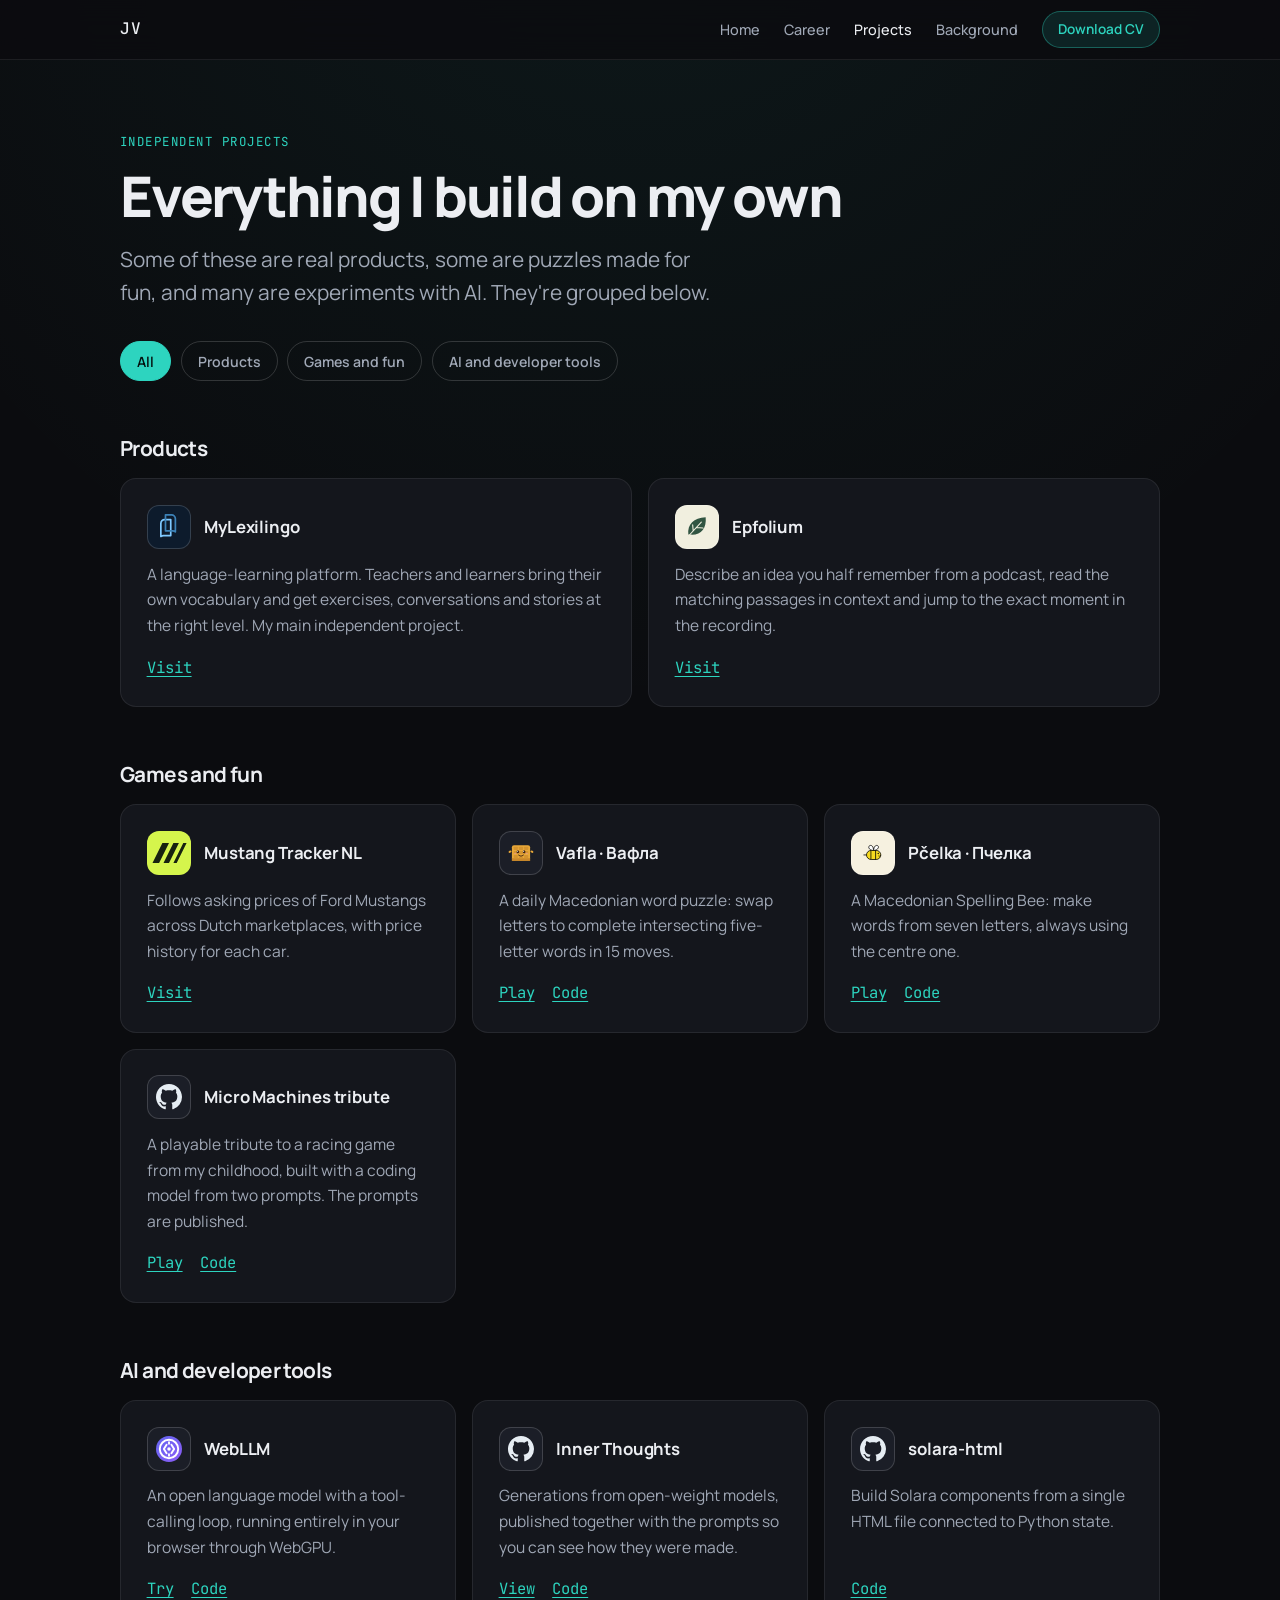
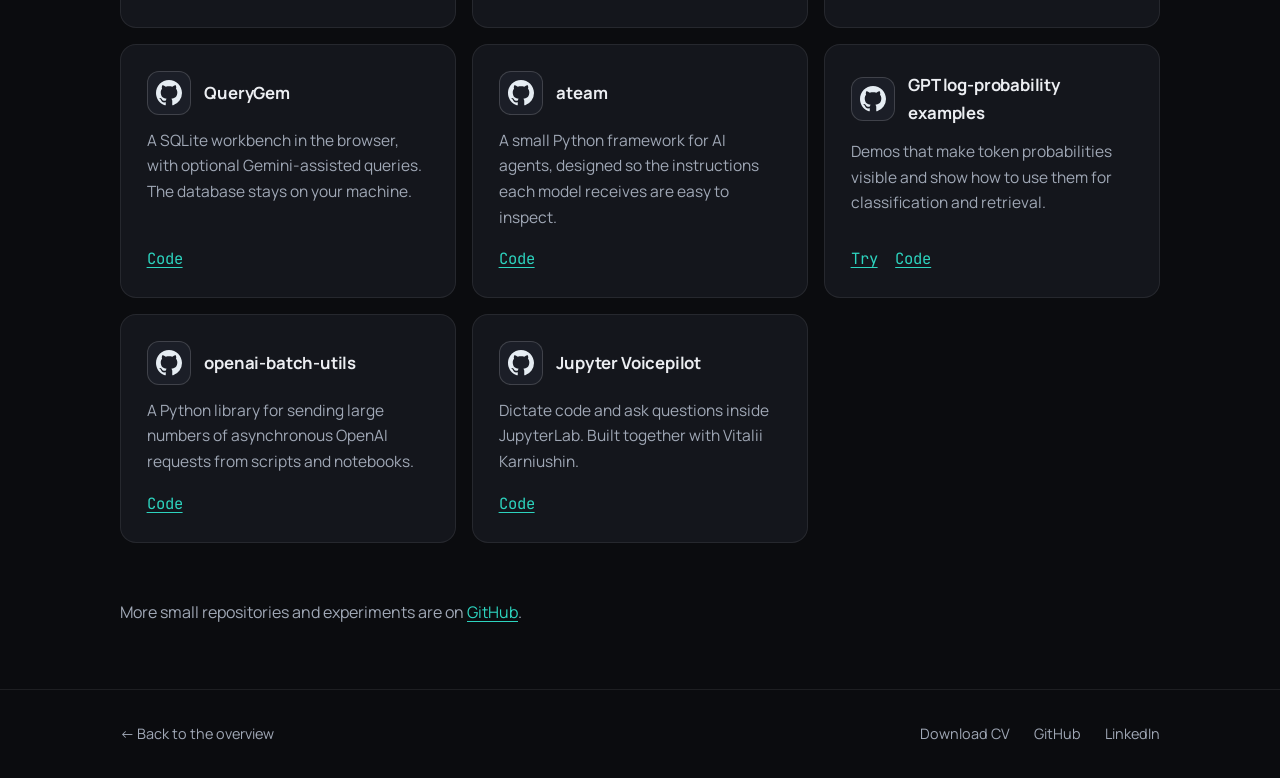
==== projects.html @ 886e2c67 "feat: add personal profile site with career, projects and background pages" ====
<!DOCTYPE html>
<html lang="en">
<head>
  <meta charset="utf-8">
  <meta name="viewport" content="width=device-width, initial-scale=1">
  <title>Projects — Jovan Veljanoski</title>
  <meta name="description" content="Independent projects by Jovan Veljanoski: products, games and puzzles, and experiments with AI and developer tools.">
  <meta property="og:title" content="Projects — Jovan Veljanoski">
  <meta property="og:description" content="Products, games and experiments I build on my own.">
  <meta property="og:image" content="assets/jovan.jpg">
  <meta property="og:type" content="website">
  <meta name="theme-color" content="#0b0c0f">
  <link rel="icon" href="favicon.svg" type="image/svg+xml">
  <link rel="preconnect" href="https://fonts.googleapis.com">
  <link rel="preconnect" href="https://fonts.gstatic.com" crossorigin>
  <link href="https://fonts.googleapis.com/css2?family=JetBrains+Mono:wght@400;500&family=Manrope:wght@400;500;600;700;800&display=swap" rel="stylesheet">
  <link rel="stylesheet" href="styles.css">
</head>
<body>
  <a class="skip-link" href="#main">Skip to content</a>

  <header class="site-header">
    <div class="wrap header-inner">
      <a class="brand" href="./" aria-label="Jovan Veljanoski, home">JV</a>
      <button class="nav-toggle" type="button" aria-expanded="false" aria-controls="site-nav">Menu</button>
      <nav class="site-nav" id="site-nav" aria-label="Primary">
        <a href="./">Home</a>
        <a href="./#work">Career</a>
        <a href="projects.html" aria-current="page">Projects</a>
        <a href="./#background">Background</a>
        <a class="btn btn-small" href="assets/Jovan-Veljanoski-CV.pdf" download>Download CV</a>
      </nav>
    </div>
  </header>

  <main id="main">
    <section class="page-head wrap">
      <p class="eyebrow">Independent projects</p>
      <h1>Everything I build on my own</h1>
      <p class="lead">Some of these are real products, some are puzzles made for fun, and many are experiments with AI. They're grouped below.</p>

      <div class="filters" role="group" aria-label="Filter projects">
        <button type="button" class="filter is-active" data-filter="all" aria-pressed="true">All</button>
        <button type="button" class="filter" data-filter="products" aria-pressed="false">Products</button>
        <button type="button" class="filter" data-filter="fun" aria-pressed="false">Games and fun</button>
        <button type="button" class="filter" data-filter="ai" aria-pressed="false">AI and developer tools</button>
      </div>
    </section>

    <section class="wrap project-group" data-group="products" aria-labelledby="g-products">
      <h2 id="g-products">Products</h2>
      <div class="grid-2">
        <article class="card project">
          <span class="head"><span class="logo" style="--logo-bg:#0d1b2c"><img src="assets/logos/mylexilingo.svg" alt="" width="32" height="32"></span><h3>MyLexilingo</h3></span>
          <p>A language-learning platform. Teachers and learners bring their own vocabulary and get exercises, conversations and stories at the right level. My main independent project.</p>
          <p class="links"><a href="https://www.mylexilingo.com/" rel="noopener">Visit</a></p>
        </article>
        <article class="card project">
          <span class="head"><span class="logo" style="--logo-bg:#f1efdf"><img src="assets/logos/epfolium.svg" alt="" width="32" height="32"></span><h3>Epfolium</h3></span>
          <p>Describe an idea you half remember from a podcast, read the matching passages in context and jump to the exact moment in the recording.</p>
          <p class="links"><a href="https://www.epfolium.com/" rel="noopener">Visit</a></p>
        </article>
      </div>
    </section>

    <section class="wrap project-group" data-group="fun" aria-labelledby="g-fun">
      <h2 id="g-fun">Games and fun</h2>
      <div class="grid-3">
        <article class="card project">
          <span class="head"><span class="logo full"><img src="assets/logos/mustang.svg" alt="" width="32" height="32"></span><h3>Mustang Tracker NL</h3></span>
          <p>Follows asking prices of Ford Mustangs across Dutch marketplaces, with price history for each car.</p>
          <p class="links"><a href="https://mustang.jlabs.dev/" rel="noopener">Visit</a></p>
        </article>
        <article class="card project">
          <span class="head"><span class="logo" style="--logo-bg:#1b1e27"><img src="assets/logos/vafla.svg" alt="" width="32" height="32"></span><h3>Vafla · Вафла</h3></span>
          <p>A daily Macedonian word puzzle: swap letters to complete intersecting five-letter words in 15 moves.</p>
          <p class="links"><a href="https://vafla.mk/" rel="noopener">Play</a><a href="https://github.com/JovanVeljanoski/mkwaffle" rel="noopener">Code</a></p>
        </article>
        <article class="card project">
          <span class="head"><span class="logo" style="--logo-bg:#f6f1e0"><img src="assets/logos/pcelka.svg" alt="" width="32" height="32"></span><h3>Pčelka · Пчелка</h3></span>
          <p>A Macedonian Spelling Bee: make words from seven letters, always using the centre one.</p>
          <p class="links"><a href="https://pcelka.mk/" rel="noopener">Play</a><a href="https://github.com/JovanVeljanoski/mkbee" rel="noopener">Code</a></p>
        </article>
        <article class="card project">
          <span class="head"><span class="logo" style="--logo-bg:#1b1e27"><img src="assets/logos/github.svg" alt="" width="32" height="32"></span><h3>Micro Machines tribute</h3></span>
          <p>A playable tribute to a racing game from my childhood, built with a coding model from two prompts. The prompts are published.</p>
          <p class="links"><a href="https://jovanveljanoski.github.io/micromachines/" rel="noopener">Play</a><a href="https://github.com/JovanVeljanoski/micromachines" rel="noopener">Code</a></p>
        </article>
      </div>
    </section>

    <section class="wrap project-group" data-group="ai" aria-labelledby="g-ai">
      <h2 id="g-ai">AI and developer tools</h2>
      <div class="grid-3">
        <article class="card project">
          <span class="head"><span class="logo" style="--logo-bg:#1b1e27"><img src="assets/logos/webllm.svg" alt="" width="32" height="32"></span><h3>WebLLM</h3></span>
          <p>An open language model with a tool-calling loop, running entirely in your browser through WebGPU.</p>
          <p class="links"><a href="https://jovanveljanoski.github.io/webllm/" rel="noopener">Try</a><a href="https://github.com/JovanVeljanoski/webllm" rel="noopener">Code</a></p>
        </article>
        <article class="card project">
          <span class="head"><span class="logo" style="--logo-bg:#1b1e27"><img src="assets/logos/github.svg" alt="" width="32" height="32"></span><h3>Inner Thoughts</h3></span>
          <p>Generations from open-weight models, published together with the prompts so you can see how they were made.</p>
          <p class="links"><a href="https://jovanveljanoski.github.io/inner-thoughts/" rel="noopener">View</a><a href="https://github.com/JovanVeljanoski/inner-thoughts" rel="noopener">Code</a></p>
        </article>
        <article class="card project">
          <span class="head"><span class="logo" style="--logo-bg:#1b1e27"><img src="assets/logos/github.svg" alt="" width="32" height="32"></span><h3>solara-html</h3></span>
          <p>Build Solara components from a single HTML file connected to Python state.</p>
          <p class="links"><a href="https://github.com/JovanVeljanoski/solara-html" rel="noopener">Code</a></p>
        </article>
        <article class="card project">
          <span class="head"><span class="logo" style="--logo-bg:#1b1e27"><img src="assets/logos/github.svg" alt="" width="32" height="32"></span><h3>QueryGem</h3></span>
          <p>A SQLite workbench in the browser, with optional Gemini-assisted queries. The database stays on your machine.</p>
          <p class="links"><a href="https://github.com/JovanVeljanoski/querygem" rel="noopener">Code</a></p>
        </article>
        <article class="card project">
          <span class="head"><span class="logo" style="--logo-bg:#1b1e27"><img src="assets/logos/github.svg" alt="" width="32" height="32"></span><h3>ateam</h3></span>
          <p>A small Python framework for AI agents, designed so the instructions each model receives are easy to inspect.</p>
          <p class="links"><a href="https://github.com/JovanVeljanoski/ateam" rel="noopener">Code</a></p>
        </article>
        <article class="card project">
          <span class="head"><span class="logo" style="--logo-bg:#1b1e27"><img src="assets/logos/github.svg" alt="" width="32" height="32"></span><h3>GPT log-probability examples</h3></span>
          <p>Demos that make token probabilities visible and show how to use them for classification and retrieval.</p>
          <p class="links"><a href="https://huggingface.co/spaces/Jovan31/openai-gpt-logprobs-examples" rel="noopener">Try</a><a href="https://github.com/JovanVeljanoski/openai-gpt-logprobs-examples" rel="noopener">Code</a></p>
        </article>
        <article class="card project">
          <span class="head"><span class="logo" style="--logo-bg:#1b1e27"><img src="assets/logos/github.svg" alt="" width="32" height="32"></span><h3>openai-batch-utils</h3></span>
          <p>A Python library for sending large numbers of asynchronous OpenAI requests from scripts and notebooks.</p>
          <p class="links"><a href="https://github.com/JovanVeljanoski/openai-batch-utils" rel="noopener">Code</a></p>
        </article>
        <article class="card project">
          <span class="head"><span class="logo" style="--logo-bg:#1b1e27"><img src="assets/logos/github.svg" alt="" width="32" height="32"></span><h3>Jupyter Voicepilot</h3></span>
          <p>Dictate code and ask questions inside JupyterLab. Built together with Vitalii Karniushin.</p>
          <p class="links"><a href="https://github.com/JovanVeljanoski/jupyter-voicepilot" rel="noopener">Code</a></p>
        </article>
      </div>
    </section>

    <section class="wrap project-more">
      <p>More small repositories and experiments are on <a href="https://github.com/JovanVeljanoski" rel="me noopener">GitHub</a>.</p>
    </section>
  </main>

  <footer class="site-footer">
    <div class="wrap footer-inner">
      <p><a href="./">← Back to the overview</a></p>
      <p class="footer-links">
        <a href="assets/Jovan-Veljanoski-CV.pdf" download>Download CV</a>
        <a href="https://github.com/JovanVeljanoski" rel="me noopener">GitHub</a>
        <a href="https://www.linkedin.com/in/jovanvel/" rel="me noopener">LinkedIn</a>
      </p>
    </div>
  </footer>

  <script src="script.js"></script>
</body>
</html>
---- styles.css ----
/* Jovan Veljanoski — dark graphite, teal accent */

:root {
  --bg: #0b0c0f;
  --card: #14161c;
  --card-hover: #191c24;
  --border: rgba(255, 255, 255, 0.08);
  --border-bright: rgba(255, 255, 255, 0.16);
  --text: #eceef2;
  --text-muted: #a0a8b6;
  --text-dim: #7a8392;
  --accent: #2dd4bf;
  --accent-soft: rgba(45, 212, 191, 0.12);
  --radius: 16px;
  --font-sans: "Manrope", system-ui, -apple-system, "Segoe UI", sans-serif;
  --font-mono: "JetBrains Mono", ui-monospace, "SF Mono", Menlo, monospace;
  --max: 68rem;
  --header-h: 3.75rem;
}

*, *::before, *::after { box-sizing: border-box; }

html {
  scroll-behavior: smooth;
  scroll-padding-top: calc(var(--header-h) + 1rem);
  color-scheme: dark;
}

@media (prefers-reduced-motion: reduce) {
  html { scroll-behavior: auto; }
  * { transition: none !important; animation: none !important; }
}

body {
  margin: 0;
  font-family: var(--font-sans);
  font-size: 1rem;
  line-height: 1.65;
  color: var(--text);
  background: var(--bg);
  background-image: radial-gradient(ellipse 70% 40% at 50% -10%, rgba(45, 212, 191, 0.07), transparent);
  background-repeat: no-repeat;
  -webkit-font-smoothing: antialiased;
}

img { display: block; max-width: 100%; height: auto; }

a { color: var(--accent); text-underline-offset: 3px; text-decoration-thickness: 1px; }
a:hover { color: #5eead4; }

:focus-visible { outline: 2px solid var(--accent); outline-offset: 3px; border-radius: 6px; }

h1, h2, h3, h4, p { margin: 0; }

.wrap { width: 100%; max-width: var(--max); margin-inline: auto; padding-inline: 1.5rem; }

.skip-link {
  position: absolute; left: 1rem; top: -4rem; z-index: 100;
  background: var(--accent); color: #04110f; padding: 0.5rem 1rem; border-radius: 8px; font-weight: 600;
}
.skip-link:focus { top: 1rem; }

/* Header */
.site-header {
  position: sticky; top: 0; z-index: 50;
  height: var(--header-h);
  background: rgba(11, 12, 15, 0.82);
  backdrop-filter: blur(14px);
  -webkit-backdrop-filter: blur(14px);
  border-bottom: 1px solid var(--border);
}
.header-inner { display: flex; align-items: center; justify-content: space-between; height: 100%; }
.brand {
  font-family: var(--font-mono); font-weight: 500; font-size: 1rem; letter-spacing: 0.04em;
  color: var(--text); text-decoration: none;
}
.brand:hover { color: var(--accent); }
.site-nav { display: flex; align-items: center; gap: 1.5rem; }
.site-nav a:not(.btn) { color: var(--text-muted); text-decoration: none; font-size: 0.9rem; font-weight: 500; }
.site-nav a:not(.btn):hover, .site-nav a[aria-current="page"] { color: var(--text); }
.nav-toggle {
  display: none; font: inherit; font-size: 0.85rem; font-weight: 600; color: var(--text);
  background: transparent; border: 1px solid var(--border-bright); border-radius: 999px; padding: 0.35rem 0.9rem; cursor: pointer;
}

/* Buttons */
.btn {
  display: inline-flex; align-items: center; justify-content: center;
  padding: 0.65rem 1.2rem; border-radius: 999px;
  border: 1px solid var(--border-bright); background: transparent;
  color: var(--text); font: inherit; font-size: 0.92rem; font-weight: 600; text-decoration: none;
  transition: background 0.2s, border-color 0.2s, color 0.2s;
}
.btn:hover { border-color: var(--accent); color: var(--accent); }
.btn-primary { background: var(--accent); border-color: var(--accent); color: #04110f; }
.btn-primary:hover { background: #5eead4; border-color: #5eead4; color: #04110f; }
.btn-small { padding: 0.4rem 0.95rem; font-size: 0.85rem; background: var(--accent-soft); border-color: rgba(45, 212, 191, 0.35); color: var(--accent); }

/* Typography */
.eyebrow {
  font-family: var(--font-mono); font-size: 0.78rem; letter-spacing: 0.12em; text-transform: uppercase;
  color: var(--accent); margin-bottom: 0.9rem;
}
h1 { font-size: clamp(2.6rem, 6vw, 4.5rem); font-weight: 800; letter-spacing: -0.04em; line-height: 1.04; }
h2 { font-size: clamp(1.7rem, 3.2vw, 2.3rem); font-weight: 700; letter-spacing: -0.03em; line-height: 1.15; }
h3 { font-size: 1.15rem; font-weight: 700; letter-spacing: -0.01em; }
h4 { font-size: 1rem; font-weight: 700; color: var(--text); margin-bottom: 0.4rem; }
.lead { font-size: clamp(1.1rem, 1.8vw, 1.3rem); color: var(--text-muted); line-height: 1.6; max-width: 38rem; }

/* Hero */
.hero { display: grid; grid-template-columns: minmax(0, 1fr) 280px; gap: 3rem; align-items: center; padding-block: 5rem 4rem; }
.hero h1 { margin-bottom: 1.4rem; }
.actions { display: flex; flex-wrap: wrap; gap: 0.75rem; margin-top: 2rem; }
.portrait {
  width: 280px; height: 280px; object-fit: cover; border-radius: 28px;
  border: 1px solid var(--border-bright);
  box-shadow: 0 0 0 8px var(--accent-soft), 0 24px 60px rgba(0, 0, 0, 0.5);
}
.hero .lead a { color: var(--text); text-decoration-color: var(--accent); }

/* Sections */
.section { padding-block: 4rem; border-top: 1px solid var(--border); }
.section-head { margin-bottom: 2rem; max-width: 40rem; }
.section-intro { margin-top: 0.9rem; color: var(--text-muted); font-size: 1.05rem; }

/* Cards */
.card {
  position: relative; background: var(--card); border: 1px solid var(--border); border-radius: var(--radius);
  padding: 1.6rem; transition: border-color 0.25s, background 0.25s, transform 0.25s;
  color: var(--text);
}
.card p { color: var(--text-muted); font-size: 0.97rem; margin-top: 0.7rem; }
.card p:not(.links) a { color: var(--text); text-decoration-color: var(--accent); }
.card p:not(.links) a:hover { color: var(--accent); }
.card:hover { border-color: var(--border-bright); background: var(--card-hover); }
.card-lg { padding: 2rem; margin-bottom: 1rem; }
.card-lg > p { max-width: 46rem; }
.card-top { display: flex; flex-wrap: wrap; align-items: baseline; justify-content: space-between; gap: 0.25rem 1rem; }
/* Logo tiles: one consistent shape, background chosen per logo */
.head { display: flex; align-items: center; gap: 0.85rem; min-width: 0; }
.logo {
  flex: none; width: 2.75rem; height: 2.75rem; border-radius: 0.75rem; overflow: hidden;
  display: grid; place-items: center;
  background: var(--logo-bg, var(--card-hover)); border: 1px solid var(--border-bright);
}
.logo img { width: 62%; height: 62%; object-fit: contain; }
.logo.full { border: 0; }
.logo.full img { width: 100%; height: 100%; }
.logo-lg { width: 3.25rem; height: 3.25rem; border-radius: 0.9rem; }
.tile .head { margin-bottom: 0.2rem; }
.project > .head { margin-bottom: 0.1rem; }

.meta { font-family: var(--font-mono); font-size: 0.78rem; color: var(--text-dim); }
.link-out { font-family: var(--font-mono); font-size: 0.82rem; }

.grid-2, .grid-3, .grid-4 { display: grid; gap: 1rem; }
.grid-2 { grid-template-columns: repeat(2, minmax(0, 1fr)); }
.grid-3 { grid-template-columns: repeat(3, minmax(0, 1fr)); }
.grid-4 { grid-template-columns: repeat(4, minmax(0, 1fr)); margin-top: 1rem; }
.card-lg .grid-2 { margin-top: 1.5rem; }

/* The two highlighted areas inside the main career card */
.sub {
  padding: 1.2rem 1.3rem; border-radius: 12px; background: rgba(255, 255, 255, 0.025);
  border: 1px solid var(--border); border-left: 2px solid var(--accent);
  transition: background 0.25s, border-color 0.25s, transform 0.25s;
}
.sub p { margin-top: 0; font-size: 0.95rem; color: var(--text-muted); }
.sub:hover { background: var(--accent-soft); border-color: rgba(45, 212, 191, 0.4); transform: translateY(-2px); }

.feature { border-color: rgba(45, 212, 191, 0.25); background: linear-gradient(135deg, rgba(45, 212, 191, 0.07), var(--card) 55%); }

.tile { display: block; text-decoration: none; }
.tile h3 { color: var(--text); }
.tile:hover { transform: translateY(-3px); border-color: rgba(45, 212, 191, 0.45); }
.tile:hover h3 { color: var(--accent); }

.more { margin-top: 1.75rem; }

.prose { max-width: 40rem; }
.prose p { color: var(--text-muted); font-size: 1.05rem; }
.prose p + p { margin-top: 1rem; }
.prose a { color: var(--text); text-decoration-color: var(--accent); }

.chips { list-style: none; display: flex; flex-wrap: wrap; gap: 0.6rem; padding: 0; margin: 1.5rem 0 0; }
.chips a {
  display: inline-block; padding: 0.4rem 0.9rem; border-radius: 999px; border: 1px solid var(--border-bright);
  color: var(--text-muted); text-decoration: none; font-family: var(--font-mono); font-size: 0.8rem;
}
.chips a:hover { color: var(--accent); border-color: var(--accent); }

/* Projects page */
.page-head { padding-block: 4.5rem 2rem; }
.page-head h1 { font-size: clamp(2.2rem, 5vw, 3.5rem); margin-bottom: 1.1rem; }
.filters { display: flex; flex-wrap: wrap; gap: 0.6rem; margin-top: 2rem; }
.filter {
  font: inherit; font-size: 0.88rem; font-weight: 600; color: var(--text-muted); cursor: pointer;
  background: transparent; border: 1px solid var(--border-bright); border-radius: 999px; padding: 0.45rem 1rem;
  transition: color 0.2s, border-color 0.2s, background 0.2s;
}
.filter:hover { color: var(--text); }
.filter.is-active { color: #04110f; background: var(--accent); border-color: var(--accent); }

.project-group { padding-block: 1.5rem 2rem; }
.project-group h2 { font-size: 1.3rem; margin-bottom: 1.1rem; color: var(--text); }
.project-group[hidden] { display: none; }
.project { display: flex; flex-direction: column; }
.project h3 { font-size: 1.05rem; }
.links { margin-top: auto !important; padding-top: 1rem; display: flex; gap: 1.1rem; font-family: var(--font-mono); font-size: 0.82rem; }
.project-more { padding-block: 1.5rem 4rem; color: var(--text-muted); }

/* Footer */
.site-footer { border-top: 1px solid var(--border); padding-block: 2rem; color: var(--text-dim); font-size: 0.9rem; }
.footer-inner { display: flex; flex-wrap: wrap; justify-content: space-between; gap: 1rem; }
.footer-links { display: flex; gap: 1.5rem; }
.site-footer a { color: var(--text-muted); text-decoration: none; }
.site-footer a:hover { color: var(--accent); }

/* Responsive */
@media (max-width: 960px) {
  .grid-4 { grid-template-columns: repeat(2, minmax(0, 1fr)); }
  .grid-3 { grid-template-columns: repeat(2, minmax(0, 1fr)); }
}

@media (max-width: 760px) {
  .hero { grid-template-columns: 1fr; gap: 2rem; padding-block: 3rem 2.5rem; }
  .portrait { order: -1; width: 140px; height: 140px; border-radius: 22px; box-shadow: 0 0 0 6px var(--accent-soft); }
  .grid-2, .grid-3, .grid-4 { grid-template-columns: 1fr; }
  .section { padding-block: 3rem; }
  .card-lg { padding: 1.4rem; }

  .nav-toggle { display: inline-block; }
  .site-nav {
    position: absolute; top: var(--header-h); left: 0; right: 0; flex-direction: column; align-items: flex-start; gap: 1rem;
    padding: 1.25rem 1.5rem 1.5rem; background: rgba(11, 12, 15, 0.97); border-bottom: 1px solid var(--border);
    display: none;
  }
  .site-nav.is-open { display: flex; }
}

/* Soft flashlight that follows the pointer (added by script.js, mouse + motion-OK only) */
.spotlight {
  position: fixed; inset: 0; z-index: 60; pointer-events: none; opacity: 0;
  transition: opacity 0.8s ease;
  background: radial-gradient(
    560px circle at var(--sx, 50%) var(--sy, 50%),
    rgba(94, 234, 212, 0.07),
    rgba(94, 234, 212, 0.028) 45%,
    transparent 72%
  );
}
.spotlight.is-on { opacity: 1; }

/* A faint glow on the card under the pointer */
.card::after {
  content: ""; position: absolute; inset: 0; border-radius: inherit; pointer-events: none;
  opacity: 0; transition: opacity 0.35s ease;
  background: radial-gradient(260px circle at var(--mx, 50%) var(--my, 50%), rgba(45, 212, 191, 0.09), transparent 70%);
}
.card:hover::after { opacity: 1; }
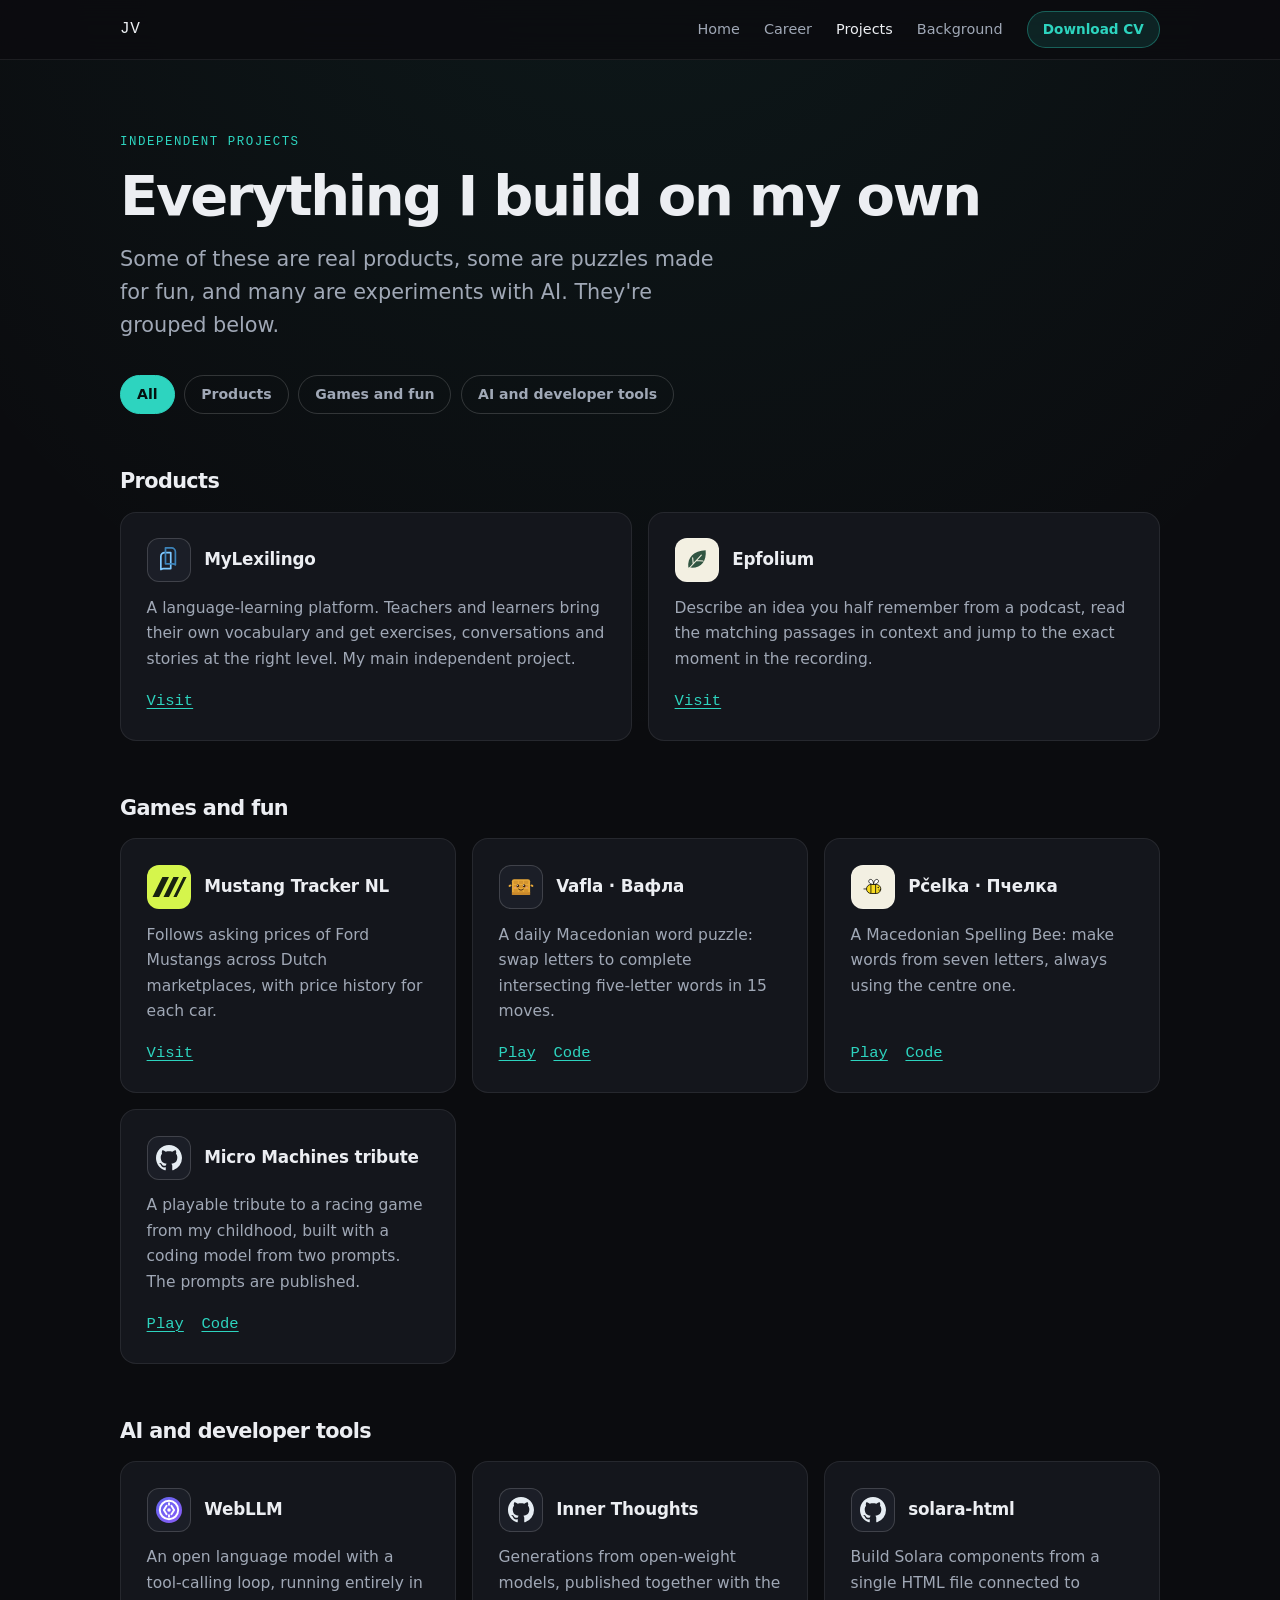
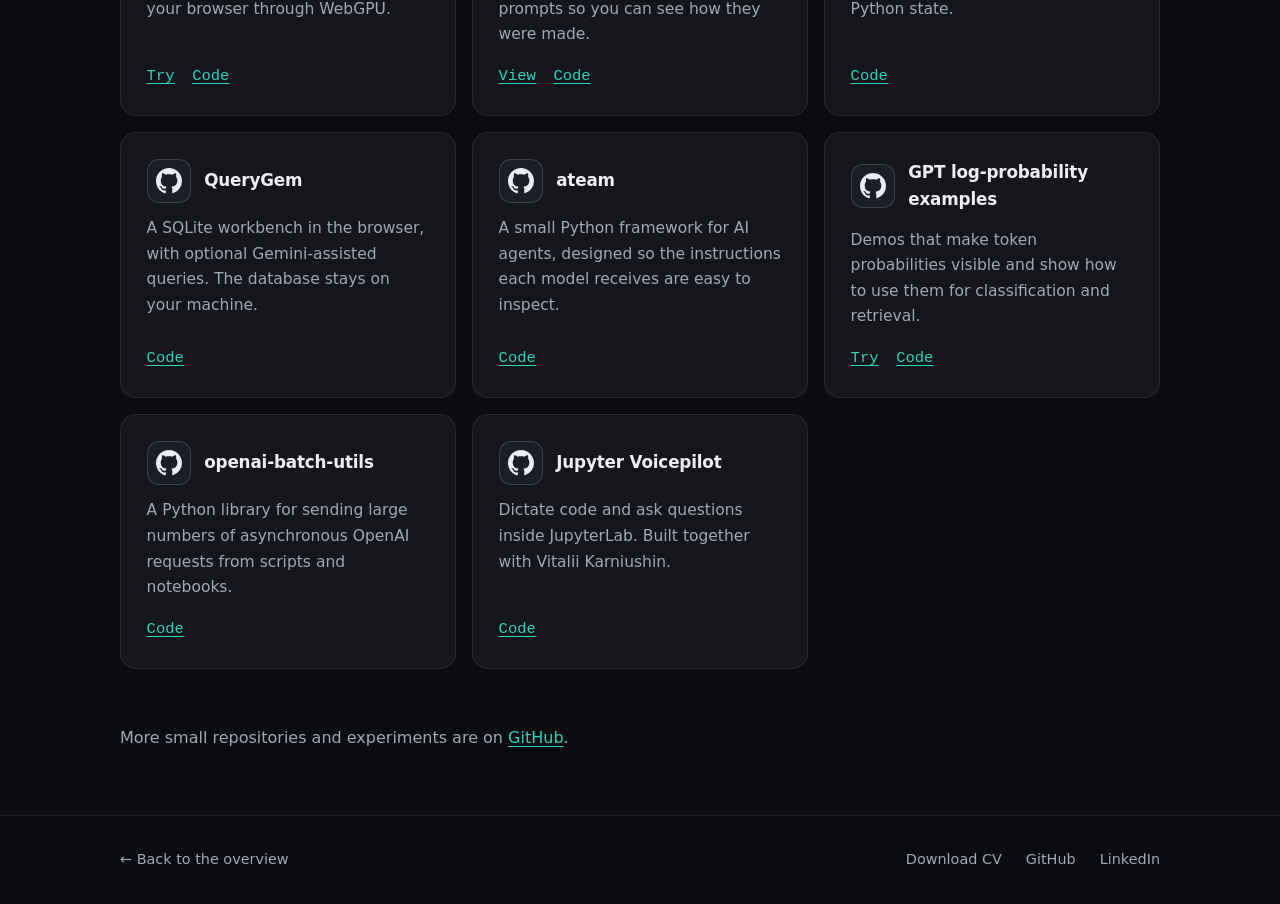
==== commit 42288f20: "refactor: simplify site code, self-host fonts and add social meta tags Remove comments and dead rule" ====
--- a/projects.html
+++ b/projects.html
@@ -5,15 +5,21 @@
   <meta name="viewport" content="width=device-width, initial-scale=1">
   <title>Projects — Jovan Veljanoski</title>
   <meta name="description" content="Independent projects by Jovan Veljanoski: products, games and puzzles, and experiments with AI and developer tools.">
+  <link rel="canonical" href="https://jlabs.dev/projects.html">
+  <meta property="og:type" content="website">
+  <meta property="og:site_name" content="Jovan Veljanoski">
   <meta property="og:title" content="Projects — Jovan Veljanoski">
   <meta property="og:description" content="Products, games and experiments I build on my own.">
-  <meta property="og:image" content="assets/jovan.jpg">
-  <meta property="og:type" content="website">
+  <meta property="og:url" content="https://jlabs.dev/projects.html">
+  <meta property="og:image" content="https://jlabs.dev/assets/og.jpg">
+  <meta property="og:image:width" content="1200">
+  <meta property="og:image:height" content="630">
+  <meta property="og:image:alt" content="Jovan Veljanoski, data scientist">
+  <meta name="twitter:card" content="summary_large_image">
   <meta name="theme-color" content="#0b0c0f">
   <link rel="icon" href="favicon.svg" type="image/svg+xml">
-  <link rel="preconnect" href="https://fonts.googleapis.com">
-  <link rel="preconnect" href="https://fonts.gstatic.com" crossorigin>
-  <link href="https://fonts.googleapis.com/css2?family=JetBrains+Mono:wght@400;500&family=Manrope:wght@400;500;600;700;800&display=swap" rel="stylesheet">
+  <link rel="preload" href="assets/fonts/manrope-latin.woff2" as="font" type="font/woff2" crossorigin>
+  <link rel="preload" href="assets/fonts/jetbrains-mono-latin.woff2" as="font" type="font/woff2" crossorigin>
   <link rel="stylesheet" href="styles.css">
 </head>
 <body>
@@ -51,14 +57,14 @@
       <h2 id="g-products">Products</h2>
       <div class="grid-2">
         <article class="card project">
-          <span class="head"><span class="logo" style="--logo-bg:#0d1b2c"><img src="assets/logos/mylexilingo.svg" alt="" width="32" height="32"></span><h3>MyLexilingo</h3></span>
+          <div class="head"><span class="logo"><img src="assets/logos/mylexilingo.svg" alt=""></span><h3>MyLexilingo</h3></div>
           <p>A language-learning platform. Teachers and learners bring their own vocabulary and get exercises, conversations and stories at the right level. My main independent project.</p>
-          <p class="links"><a href="https://www.mylexilingo.com/" rel="noopener">Visit</a></p>
+          <p class="links"><a href="https://www.mylexilingo.com/">Visit</a></p>
         </article>
         <article class="card project">
-          <span class="head"><span class="logo" style="--logo-bg:#f1efdf"><img src="assets/logos/epfolium.svg" alt="" width="32" height="32"></span><h3>Epfolium</h3></span>
+          <div class="head"><span class="logo light"><img src="assets/logos/epfolium.svg" alt=""></span><h3>Epfolium</h3></div>
           <p>Describe an idea you half remember from a podcast, read the matching passages in context and jump to the exact moment in the recording.</p>
-          <p class="links"><a href="https://www.epfolium.com/" rel="noopener">Visit</a></p>
+          <p class="links"><a href="https://www.epfolium.com/">Visit</a></p>
         </article>
       </div>
     </section>
@@ -67,24 +73,24 @@
       <h2 id="g-fun">Games and fun</h2>
       <div class="grid-3">
         <article class="card project">
-          <span class="head"><span class="logo full"><img src="assets/logos/mustang.svg" alt="" width="32" height="32"></span><h3>Mustang Tracker NL</h3></span>
+          <div class="head"><span class="logo full"><img src="assets/logos/mustang.svg" alt=""></span><h3>Mustang Tracker NL</h3></div>
           <p>Follows asking prices of Ford Mustangs across Dutch marketplaces, with price history for each car.</p>
-          <p class="links"><a href="https://mustang.jlabs.dev/" rel="noopener">Visit</a></p>
+          <p class="links"><a href="https://mustang.jlabs.dev/">Visit</a></p>
         </article>
         <article class="card project">
-          <span class="head"><span class="logo" style="--logo-bg:#1b1e27"><img src="assets/logos/vafla.svg" alt="" width="32" height="32"></span><h3>Vafla · Вафла</h3></span>
+          <div class="head"><span class="logo"><img src="assets/logos/vafla.svg" alt=""></span><h3>Vafla · Вафла</h3></div>
           <p>A daily Macedonian word puzzle: swap letters to complete intersecting five-letter words in 15 moves.</p>
-          <p class="links"><a href="https://vafla.mk/" rel="noopener">Play</a><a href="https://github.com/JovanVeljanoski/mkwaffle" rel="noopener">Code</a></p>
+          <p class="links"><a href="https://vafla.mk/">Play</a><a href="https://github.com/JovanVeljanoski/mkwaffle">Code</a></p>
         </article>
         <article class="card project">
-          <span class="head"><span class="logo" style="--logo-bg:#f6f1e0"><img src="assets/logos/pcelka.svg" alt="" width="32" height="32"></span><h3>Pčelka · Пчелка</h3></span>
+          <div class="head"><span class="logo light"><img src="assets/logos/pcelka.svg" alt=""></span><h3>Pčelka · Пчелка</h3></div>
           <p>A Macedonian Spelling Bee: make words from seven letters, always using the centre one.</p>
-          <p class="links"><a href="https://pcelka.mk/" rel="noopener">Play</a><a href="https://github.com/JovanVeljanoski/mkbee" rel="noopener">Code</a></p>
+          <p class="links"><a href="https://pcelka.mk/">Play</a><a href="https://github.com/JovanVeljanoski/mkbee">Code</a></p>
         </article>
         <article class="card project">
-          <span class="head"><span class="logo" style="--logo-bg:#1b1e27"><img src="assets/logos/github.svg" alt="" width="32" height="32"></span><h3>Micro Machines tribute</h3></span>
+          <div class="head"><span class="logo"><img src="assets/logos/github.svg" alt=""></span><h3>Micro Machines tribute</h3></div>
           <p>A playable tribute to a racing game from my childhood, built with a coding model from two prompts. The prompts are published.</p>
-          <p class="links"><a href="https://jovanveljanoski.github.io/micromachines/" rel="noopener">Play</a><a href="https://github.com/JovanVeljanoski/micromachines" rel="noopener">Code</a></p>
+          <p class="links"><a href="https://jovanveljanoski.github.io/micromachines/">Play</a><a href="https://github.com/JovanVeljanoski/micromachines">Code</a></p>
         </article>
       </div>
     </section>
@@ -93,50 +99,50 @@
       <h2 id="g-ai">AI and developer tools</h2>
       <div class="grid-3">
         <article class="card project">
-          <span class="head"><span class="logo" style="--logo-bg:#1b1e27"><img src="assets/logos/webllm.svg" alt="" width="32" height="32"></span><h3>WebLLM</h3></span>
+          <div class="head"><span class="logo"><img src="assets/logos/webllm.svg" alt=""></span><h3>WebLLM</h3></div>
           <p>An open language model with a tool-calling loop, running entirely in your browser through WebGPU.</p>
-          <p class="links"><a href="https://jovanveljanoski.github.io/webllm/" rel="noopener">Try</a><a href="https://github.com/JovanVeljanoski/webllm" rel="noopener">Code</a></p>
+          <p class="links"><a href="https://jovanveljanoski.github.io/webllm/">Try</a><a href="https://github.com/JovanVeljanoski/webllm">Code</a></p>
         </article>
         <article class="card project">
-          <span class="head"><span class="logo" style="--logo-bg:#1b1e27"><img src="assets/logos/github.svg" alt="" width="32" height="32"></span><h3>Inner Thoughts</h3></span>
+          <div class="head"><span class="logo"><img src="assets/logos/github.svg" alt=""></span><h3>Inner Thoughts</h3></div>
           <p>Generations from open-weight models, published together with the prompts so you can see how they were made.</p>
-          <p class="links"><a href="https://jovanveljanoski.github.io/inner-thoughts/" rel="noopener">View</a><a href="https://github.com/JovanVeljanoski/inner-thoughts" rel="noopener">Code</a></p>
+          <p class="links"><a href="https://jovanveljanoski.github.io/inner-thoughts/">View</a><a href="https://github.com/JovanVeljanoski/inner-thoughts">Code</a></p>
         </article>
         <article class="card project">
-          <span class="head"><span class="logo" style="--logo-bg:#1b1e27"><img src="assets/logos/github.svg" alt="" width="32" height="32"></span><h3>solara-html</h3></span>
+          <div class="head"><span class="logo"><img src="assets/logos/github.svg" alt=""></span><h3>solara-html</h3></div>
           <p>Build Solara components from a single HTML file connected to Python state.</p>
-          <p class="links"><a href="https://github.com/JovanVeljanoski/solara-html" rel="noopener">Code</a></p>
+          <p class="links"><a href="https://github.com/JovanVeljanoski/solara-html">Code</a></p>
         </article>
         <article class="card project">
-          <span class="head"><span class="logo" style="--logo-bg:#1b1e27"><img src="assets/logos/github.svg" alt="" width="32" height="32"></span><h3>QueryGem</h3></span>
+          <div class="head"><span class="logo"><img src="assets/logos/github.svg" alt=""></span><h3>QueryGem</h3></div>
           <p>A SQLite workbench in the browser, with optional Gemini-assisted queries. The database stays on your machine.</p>
-          <p class="links"><a href="https://github.com/JovanVeljanoski/querygem" rel="noopener">Code</a></p>
+          <p class="links"><a href="https://github.com/JovanVeljanoski/querygem">Code</a></p>
         </article>
         <article class="card project">
-          <span class="head"><span class="logo" style="--logo-bg:#1b1e27"><img src="assets/logos/github.svg" alt="" width="32" height="32"></span><h3>ateam</h3></span>
+          <div class="head"><span class="logo"><img src="assets/logos/github.svg" alt=""></span><h3>ateam</h3></div>
           <p>A small Python framework for AI agents, designed so the instructions each model receives are easy to inspect.</p>
-          <p class="links"><a href="https://github.com/JovanVeljanoski/ateam" rel="noopener">Code</a></p>
+          <p class="links"><a href="https://github.com/JovanVeljanoski/ateam">Code</a></p>
         </article>
         <article class="card project">
-          <span class="head"><span class="logo" style="--logo-bg:#1b1e27"><img src="assets/logos/github.svg" alt="" width="32" height="32"></span><h3>GPT log-probability examples</h3></span>
+          <div class="head"><span class="logo"><img src="assets/logos/github.svg" alt=""></span><h3>GPT log-probability examples</h3></div>
           <p>Demos that make token probabilities visible and show how to use them for classification and retrieval.</p>
-          <p class="links"><a href="https://huggingface.co/spaces/Jovan31/openai-gpt-logprobs-examples" rel="noopener">Try</a><a href="https://github.com/JovanVeljanoski/openai-gpt-logprobs-examples" rel="noopener">Code</a></p>
+          <p class="links"><a href="https://huggingface.co/spaces/Jovan31/openai-gpt-logprobs-examples">Try</a><a href="https://github.com/JovanVeljanoski/openai-gpt-logprobs-examples">Code</a></p>
         </article>
         <article class="card project">
-          <span class="head"><span class="logo" style="--logo-bg:#1b1e27"><img src="assets/logos/github.svg" alt="" width="32" height="32"></span><h3>openai-batch-utils</h3></span>
+          <div class="head"><span class="logo"><img src="assets/logos/github.svg" alt=""></span><h3>openai-batch-utils</h3></div>
           <p>A Python library for sending large numbers of asynchronous OpenAI requests from scripts and notebooks.</p>
-          <p class="links"><a href="https://github.com/JovanVeljanoski/openai-batch-utils" rel="noopener">Code</a></p>
+          <p class="links"><a href="https://github.com/JovanVeljanoski/openai-batch-utils">Code</a></p>
         </article>
         <article class="card project">
-          <span class="head"><span class="logo" style="--logo-bg:#1b1e27"><img src="assets/logos/github.svg" alt="" width="32" height="32"></span><h3>Jupyter Voicepilot</h3></span>
+          <div class="head"><span class="logo"><img src="assets/logos/github.svg" alt=""></span><h3>Jupyter Voicepilot</h3></div>
           <p>Dictate code and ask questions inside JupyterLab. Built together with Vitalii Karniushin.</p>
-          <p class="links"><a href="https://github.com/JovanVeljanoski/jupyter-voicepilot" rel="noopener">Code</a></p>
+          <p class="links"><a href="https://github.com/JovanVeljanoski/jupyter-voicepilot">Code</a></p>
         </article>
       </div>
     </section>
 
     <section class="wrap project-more">
-      <p>More small repositories and experiments are on <a href="https://github.com/JovanVeljanoski" rel="me noopener">GitHub</a>.</p>
+      <p>More small repositories and experiments are on <a href="https://github.com/JovanVeljanoski" rel="me">GitHub</a>.</p>
     </section>
   </main>
 
@@ -145,8 +151,8 @@
       <p><a href="./">← Back to the overview</a></p>
       <p class="footer-links">
         <a href="assets/Jovan-Veljanoski-CV.pdf" download>Download CV</a>
-        <a href="https://github.com/JovanVeljanoski" rel="me noopener">GitHub</a>
-        <a href="https://www.linkedin.com/in/jovanvel/" rel="me noopener">LinkedIn</a>
+        <a href="https://github.com/JovanVeljanoski" rel="me">GitHub</a>
+        <a href="https://www.linkedin.com/in/jovanvel/" rel="me">LinkedIn</a>
       </p>
     </div>
   </footer>
--- a/styles.css
+++ b/styles.css
@@ -1,4 +1,50 @@
-/* Jovan Veljanoski — dark graphite, teal accent */
+@font-face {
+  font-family: "JetBrains Mono";
+  font-weight: 100 800;
+  font-display: swap;
+  src: url("assets/fonts/jetbrains-mono-cyrillic.woff2") format("woff2");
+  unicode-range: U+0301, U+0400-045F, U+0490-0491, U+04B0-04B1, U+2116;
+}
+
+@font-face {
+  font-family: "JetBrains Mono";
+  font-weight: 100 800;
+  font-display: swap;
+  src: url("assets/fonts/jetbrains-mono-latin-ext.woff2") format("woff2");
+  unicode-range: U+0100-02BA, U+02BD-02C5, U+02C7-02CC, U+02CE-02D7, U+02DD-02FF, U+0304, U+0308, U+0329, U+1D00-1DBF, U+1E00-1E9F, U+1EF2-1EFF, U+2020, U+20A0-20AB, U+20AD-20C4, U+2113, U+2C60-2C7F, U+A720-A7FF;
+}
+
+@font-face {
+  font-family: "JetBrains Mono";
+  font-weight: 100 800;
+  font-display: swap;
+  src: url("assets/fonts/jetbrains-mono-latin.woff2") format("woff2");
+  unicode-range: U+0000-00FF, U+0131, U+0152-0153, U+02BB-02BC, U+02C6, U+02DA, U+02DC, U+0304, U+0308, U+0329, U+2000-206F, U+20AC, U+2122, U+2191, U+2193, U+2212, U+2215, U+FEFF, U+FFFD;
+}
+
+@font-face {
+  font-family: "Manrope";
+  font-weight: 200 800;
+  font-display: swap;
+  src: url("assets/fonts/manrope-cyrillic.woff2") format("woff2");
+  unicode-range: U+0301, U+0400-045F, U+0490-0491, U+04B0-04B1, U+2116;
+}
+
+@font-face {
+  font-family: "Manrope";
+  font-weight: 200 800;
+  font-display: swap;
+  src: url("assets/fonts/manrope-latin-ext.woff2") format("woff2");
+  unicode-range: U+0100-02BA, U+02BD-02C5, U+02C7-02CC, U+02CE-02D7, U+02DD-02FF, U+0304, U+0308, U+0329, U+1D00-1DBF, U+1E00-1E9F, U+1EF2-1EFF, U+2020, U+20A0-20AB, U+20AD-20C4, U+2113, U+2C60-2C7F, U+A720-A7FF;
+}
+
+@font-face {
+  font-family: "Manrope";
+  font-weight: 200 800;
+  font-display: swap;
+  src: url("assets/fonts/manrope-latin.woff2") format("woff2");
+  unicode-range: U+0000-00FF, U+0131, U+0152-0153, U+02BB-02BC, U+02C6, U+02DA, U+02DC, U+0304, U+0308, U+0329, U+2000-206F, U+20AC, U+2122, U+2191, U+2193, U+2212, U+2215, U+FEFF, U+FFFD;
+}
 
 :root {
   --bg: #0b0c0f;
@@ -10,8 +56,9 @@
   --text-muted: #a0a8b6;
   --text-dim: #7a8392;
   --accent: #2dd4bf;
+  --accent-hover: #5eead4;
   --accent-soft: rgba(45, 212, 191, 0.12);
-  --radius: 16px;
+  --on-accent: #04110f;
   --font-sans: "Manrope", system-ui, -apple-system, "Segoe UI", sans-serif;
   --font-mono: "JetBrains Mono", ui-monospace, "SF Mono", Menlo, monospace;
   --max: 68rem;
@@ -28,25 +75,22 @@
 
 @media (prefers-reduced-motion: reduce) {
   html { scroll-behavior: auto; }
-  * { transition: none !important; animation: none !important; }
+  * { transition: none !important; }
 }
 
 body {
   margin: 0;
   font-family: var(--font-sans);
-  font-size: 1rem;
   line-height: 1.65;
   color: var(--text);
-  background: var(--bg);
-  background-image: radial-gradient(ellipse 70% 40% at 50% -10%, rgba(45, 212, 191, 0.07), transparent);
-  background-repeat: no-repeat;
+  background: var(--bg) radial-gradient(ellipse 70% 40% at 50% -10%, rgba(45, 212, 191, 0.07), transparent) no-repeat;
   -webkit-font-smoothing: antialiased;
 }
 
 img { display: block; max-width: 100%; height: auto; }
 
 a { color: var(--accent); text-underline-offset: 3px; text-decoration-thickness: 1px; }
-a:hover { color: #5eead4; }
+a:hover { color: var(--accent-hover); }
 
 :focus-visible { outline: 2px solid var(--accent); outline-offset: 3px; border-radius: 6px; }
 
@@ -56,34 +100,28 @@
 
 .skip-link {
   position: absolute; left: 1rem; top: -4rem; z-index: 100;
-  background: var(--accent); color: #04110f; padding: 0.5rem 1rem; border-radius: 8px; font-weight: 600;
+  background: var(--accent); color: var(--on-accent); padding: 0.5rem 1rem; border-radius: 8px; font-weight: 600;
 }
 .skip-link:focus { top: 1rem; }
 
-/* Header */
 .site-header {
-  position: sticky; top: 0; z-index: 50;
-  height: var(--header-h);
+  position: sticky; top: 0; z-index: 50; height: var(--header-h);
   background: rgba(11, 12, 15, 0.82);
   backdrop-filter: blur(14px);
   -webkit-backdrop-filter: blur(14px);
   border-bottom: 1px solid var(--border);
 }
 .header-inner { display: flex; align-items: center; justify-content: space-between; height: 100%; }
-.brand {
-  font-family: var(--font-mono); font-weight: 500; font-size: 1rem; letter-spacing: 0.04em;
-  color: var(--text); text-decoration: none;
-}
+.brand { font-family: var(--font-mono); font-weight: 500; letter-spacing: 0.04em; color: var(--text); text-decoration: none; }
 .brand:hover { color: var(--accent); }
 .site-nav { display: flex; align-items: center; gap: 1.5rem; }
 .site-nav a:not(.btn) { color: var(--text-muted); text-decoration: none; font-size: 0.9rem; font-weight: 500; }
 .site-nav a:not(.btn):hover, .site-nav a[aria-current="page"] { color: var(--text); }
 .nav-toggle {
-  display: none; font: inherit; font-size: 0.85rem; font-weight: 600; color: var(--text);
-  background: transparent; border: 1px solid var(--border-bright); border-radius: 999px; padding: 0.35rem 0.9rem; cursor: pointer;
-}
-
-/* Buttons */
+  display: none; font: inherit; font-size: 0.85rem; font-weight: 600; color: var(--text); cursor: pointer;
+  background: transparent; border: 1px solid var(--border-bright); border-radius: 999px; padding: 0.35rem 0.9rem;
+}
+
 .btn {
   display: inline-flex; align-items: center; justify-content: center;
   padding: 0.65rem 1.2rem; border-radius: 999px;
@@ -92,11 +130,10 @@
   transition: background 0.2s, border-color 0.2s, color 0.2s;
 }
 .btn:hover { border-color: var(--accent); color: var(--accent); }
-.btn-primary { background: var(--accent); border-color: var(--accent); color: #04110f; }
-.btn-primary:hover { background: #5eead4; border-color: #5eead4; color: #04110f; }
+.btn-primary { background: var(--accent); border-color: var(--accent); color: var(--on-accent); }
+.btn-primary:hover { background: var(--accent-hover); border-color: var(--accent-hover); color: var(--on-accent); }
 .btn-small { padding: 0.4rem 0.95rem; font-size: 0.85rem; background: var(--accent-soft); border-color: rgba(45, 212, 191, 0.35); color: var(--accent); }
 
-/* Typography */
 .eyebrow {
   font-family: var(--font-mono); font-size: 0.78rem; letter-spacing: 0.12em; text-transform: uppercase;
   color: var(--accent); margin-bottom: 0.9rem;
@@ -104,10 +141,12 @@
 h1 { font-size: clamp(2.6rem, 6vw, 4.5rem); font-weight: 800; letter-spacing: -0.04em; line-height: 1.04; }
 h2 { font-size: clamp(1.7rem, 3.2vw, 2.3rem); font-weight: 700; letter-spacing: -0.03em; line-height: 1.15; }
 h3 { font-size: 1.15rem; font-weight: 700; letter-spacing: -0.01em; }
-h4 { font-size: 1rem; font-weight: 700; color: var(--text); margin-bottom: 0.4rem; }
-.lead { font-size: clamp(1.1rem, 1.8vw, 1.3rem); color: var(--text-muted); line-height: 1.6; max-width: 38rem; }
-
-/* Hero */
+h4 { font-size: 1rem; font-weight: 700; margin-bottom: 0.4rem; }
+.lead { font-size: clamp(1.1rem, 1.8vw, 1.3rem); line-height: 1.6; color: var(--text-muted); max-width: 38rem; }
+
+.lead a, .prose a, .card p:not(.links) a { color: var(--text); text-decoration-color: var(--accent); }
+.lead a:hover, .prose a:hover, .card p:not(.links) a:hover { color: var(--accent); }
+
 .hero { display: grid; grid-template-columns: minmax(0, 1fr) 280px; gap: 3rem; align-items: center; padding-block: 5rem 4rem; }
 .hero h1 { margin-bottom: 1.4rem; }
 .actions { display: flex; flex-wrap: wrap; gap: 0.75rem; margin-top: 2rem; }
@@ -116,71 +155,62 @@
   border: 1px solid var(--border-bright);
   box-shadow: 0 0 0 8px var(--accent-soft), 0 24px 60px rgba(0, 0, 0, 0.5);
 }
-.hero .lead a { color: var(--text); text-decoration-color: var(--accent); }
-
-/* Sections */
+
 .section { padding-block: 4rem; border-top: 1px solid var(--border); }
 .section-head { margin-bottom: 2rem; max-width: 40rem; }
 .section-intro { margin-top: 0.9rem; color: var(--text-muted); font-size: 1.05rem; }
 
-/* Cards */
 .card {
-  position: relative; background: var(--card); border: 1px solid var(--border); border-radius: var(--radius);
-  padding: 1.6rem; transition: border-color 0.25s, background 0.25s, transform 0.25s;
-  color: var(--text);
-}
+  position: relative; padding: 1.6rem; color: var(--text);
+  background: var(--card); border: 1px solid var(--border); border-radius: 16px;
+  transition: border-color 0.25s, background 0.25s, transform 0.25s;
+}
+.card:hover { border-color: var(--border-bright); background: var(--card-hover); }
 .card p { color: var(--text-muted); font-size: 0.97rem; margin-top: 0.7rem; }
-.card p:not(.links) a { color: var(--text); text-decoration-color: var(--accent); }
-.card p:not(.links) a:hover { color: var(--accent); }
-.card:hover { border-color: var(--border-bright); background: var(--card-hover); }
 .card-lg { padding: 2rem; margin-bottom: 1rem; }
 .card-lg > p { max-width: 46rem; }
+.card-lg .grid-2 { margin-top: 1.5rem; }
 .card-top { display: flex; flex-wrap: wrap; align-items: baseline; justify-content: space-between; gap: 0.25rem 1rem; }
-/* Logo tiles: one consistent shape, background chosen per logo */
+.meta { font-family: var(--font-mono); font-size: 0.78rem; color: var(--text-dim); }
+.link-out { font-family: var(--font-mono); font-size: 0.82rem; }
+
 .head { display: flex; align-items: center; gap: 0.85rem; min-width: 0; }
+.tile .head, .project > .head { margin-bottom: 0.15rem; }
 .logo {
-  flex: none; width: 2.75rem; height: 2.75rem; border-radius: 0.75rem; overflow: hidden;
-  display: grid; place-items: center;
-  background: var(--logo-bg, var(--card-hover)); border: 1px solid var(--border-bright);
+  flex: none; display: grid; place-items: center; overflow: hidden;
+  width: 2.75rem; height: 2.75rem; border-radius: 0.75rem;
+  background: #1b1e27; border: 1px solid var(--border-bright);
 }
 .logo img { width: 62%; height: 62%; object-fit: contain; }
+.logo.light { background: #f3f0e2; }
+.logo.navy { background: #0d1b2c; }
 .logo.full { border: 0; }
 .logo.full img { width: 100%; height: 100%; }
 .logo-lg { width: 3.25rem; height: 3.25rem; border-radius: 0.9rem; }
-.tile .head { margin-bottom: 0.2rem; }
-.project > .head { margin-bottom: 0.1rem; }
-
-.meta { font-family: var(--font-mono); font-size: 0.78rem; color: var(--text-dim); }
-.link-out { font-family: var(--font-mono); font-size: 0.82rem; }
 
 .grid-2, .grid-3, .grid-4 { display: grid; gap: 1rem; }
 .grid-2 { grid-template-columns: repeat(2, minmax(0, 1fr)); }
 .grid-3 { grid-template-columns: repeat(3, minmax(0, 1fr)); }
 .grid-4 { grid-template-columns: repeat(4, minmax(0, 1fr)); margin-top: 1rem; }
-.card-lg .grid-2 { margin-top: 1.5rem; }
-
-/* The two highlighted areas inside the main career card */
+
 .sub {
   padding: 1.2rem 1.3rem; border-radius: 12px; background: rgba(255, 255, 255, 0.025);
   border: 1px solid var(--border); border-left: 2px solid var(--accent);
   transition: background 0.25s, border-color 0.25s, transform 0.25s;
 }
-.sub p { margin-top: 0; font-size: 0.95rem; color: var(--text-muted); }
+.sub p { margin-top: 0; font-size: 0.95rem; }
 .sub:hover { background: var(--accent-soft); border-color: rgba(45, 212, 191, 0.4); transform: translateY(-2px); }
 
 .feature { border-color: rgba(45, 212, 191, 0.25); background: linear-gradient(135deg, rgba(45, 212, 191, 0.07), var(--card) 55%); }
 
 .tile { display: block; text-decoration: none; }
-.tile h3 { color: var(--text); }
 .tile:hover { transform: translateY(-3px); border-color: rgba(45, 212, 191, 0.45); }
-.tile:hover h3 { color: var(--accent); }
 
 .more { margin-top: 1.75rem; }
 
 .prose { max-width: 40rem; }
 .prose p { color: var(--text-muted); font-size: 1.05rem; }
 .prose p + p { margin-top: 1rem; }
-.prose a { color: var(--text); text-decoration-color: var(--accent); }
 
 .chips { list-style: none; display: flex; flex-wrap: wrap; gap: 0.6rem; padding: 0; margin: 1.5rem 0 0; }
 .chips a {
@@ -189,7 +219,6 @@
 }
 .chips a:hover { color: var(--accent); border-color: var(--accent); }
 
-/* Projects page */
 .page-head { padding-block: 4.5rem 2rem; }
 .page-head h1 { font-size: clamp(2.2rem, 5vw, 3.5rem); margin-bottom: 1.1rem; }
 .filters { display: flex; flex-wrap: wrap; gap: 0.6rem; margin-top: 2rem; }
@@ -199,27 +228,36 @@
   transition: color 0.2s, border-color 0.2s, background 0.2s;
 }
 .filter:hover { color: var(--text); }
-.filter.is-active { color: #04110f; background: var(--accent); border-color: var(--accent); }
+.filter.is-active { color: var(--on-accent); background: var(--accent); border-color: var(--accent); }
 
 .project-group { padding-block: 1.5rem 2rem; }
-.project-group h2 { font-size: 1.3rem; margin-bottom: 1.1rem; color: var(--text); }
-.project-group[hidden] { display: none; }
+.project-group h2 { font-size: 1.3rem; margin-bottom: 1.1rem; }
 .project { display: flex; flex-direction: column; }
 .project h3 { font-size: 1.05rem; }
-.links { margin-top: auto !important; padding-top: 1rem; display: flex; gap: 1.1rem; font-family: var(--font-mono); font-size: 0.82rem; }
+.project .links { display: flex; gap: 1.1rem; margin-top: auto; padding-top: 1rem; font-family: var(--font-mono); }
 .project-more { padding-block: 1.5rem 4rem; color: var(--text-muted); }
 
-/* Footer */
 .site-footer { border-top: 1px solid var(--border); padding-block: 2rem; color: var(--text-dim); font-size: 0.9rem; }
 .footer-inner { display: flex; flex-wrap: wrap; justify-content: space-between; gap: 1rem; }
 .footer-links { display: flex; gap: 1.5rem; }
 .site-footer a { color: var(--text-muted); text-decoration: none; }
 .site-footer a:hover { color: var(--accent); }
 
-/* Responsive */
+.spotlight {
+  position: fixed; inset: 0; z-index: 60; pointer-events: none; opacity: 0; transition: opacity 0.8s;
+  background: radial-gradient(560px circle at var(--sx, 50%) var(--sy, 50%), rgba(94, 234, 212, 0.07), transparent 72%);
+}
+.spotlight.is-on { opacity: 1; }
+
+.card::after {
+  content: ""; position: absolute; inset: 0; border-radius: inherit; pointer-events: none;
+  opacity: 0; transition: opacity 0.35s;
+  background: radial-gradient(260px circle at var(--mx, 50%) var(--my, 50%), rgba(45, 212, 191, 0.09), transparent 70%);
+}
+.card:hover::after { opacity: 1; }
+
 @media (max-width: 960px) {
-  .grid-4 { grid-template-columns: repeat(2, minmax(0, 1fr)); }
-  .grid-3 { grid-template-columns: repeat(2, minmax(0, 1fr)); }
+  .grid-3, .grid-4 { grid-template-columns: repeat(2, minmax(0, 1fr)); }
 }
 
 @media (max-width: 760px) {
@@ -231,30 +269,9 @@
 
   .nav-toggle { display: inline-block; }
   .site-nav {
-    position: absolute; top: var(--header-h); left: 0; right: 0; flex-direction: column; align-items: flex-start; gap: 1rem;
-    padding: 1.25rem 1.5rem 1.5rem; background: rgba(11, 12, 15, 0.97); border-bottom: 1px solid var(--border);
-    display: none;
+    display: none; position: absolute; top: var(--header-h); left: 0; right: 0;
+    flex-direction: column; align-items: flex-start; gap: 1rem; padding: 1.25rem 1.5rem 1.5rem;
+    background: rgba(11, 12, 15, 0.97); border-bottom: 1px solid var(--border);
   }
   .site-nav.is-open { display: flex; }
 }
-
-/* Soft flashlight that follows the pointer (added by script.js, mouse + motion-OK only) */
-.spotlight {
-  position: fixed; inset: 0; z-index: 60; pointer-events: none; opacity: 0;
-  transition: opacity 0.8s ease;
-  background: radial-gradient(
-    560px circle at var(--sx, 50%) var(--sy, 50%),
-    rgba(94, 234, 212, 0.07),
-    rgba(94, 234, 212, 0.028) 45%,
-    transparent 72%
-  );
-}
-.spotlight.is-on { opacity: 1; }
-
-/* A faint glow on the card under the pointer */
-.card::after {
-  content: ""; position: absolute; inset: 0; border-radius: inherit; pointer-events: none;
-  opacity: 0; transition: opacity 0.35s ease;
-  background: radial-gradient(260px circle at var(--mx, 50%) var(--my, 50%), rgba(45, 212, 191, 0.09), transparent 70%);
-}
-.card:hover::after { opacity: 1; }
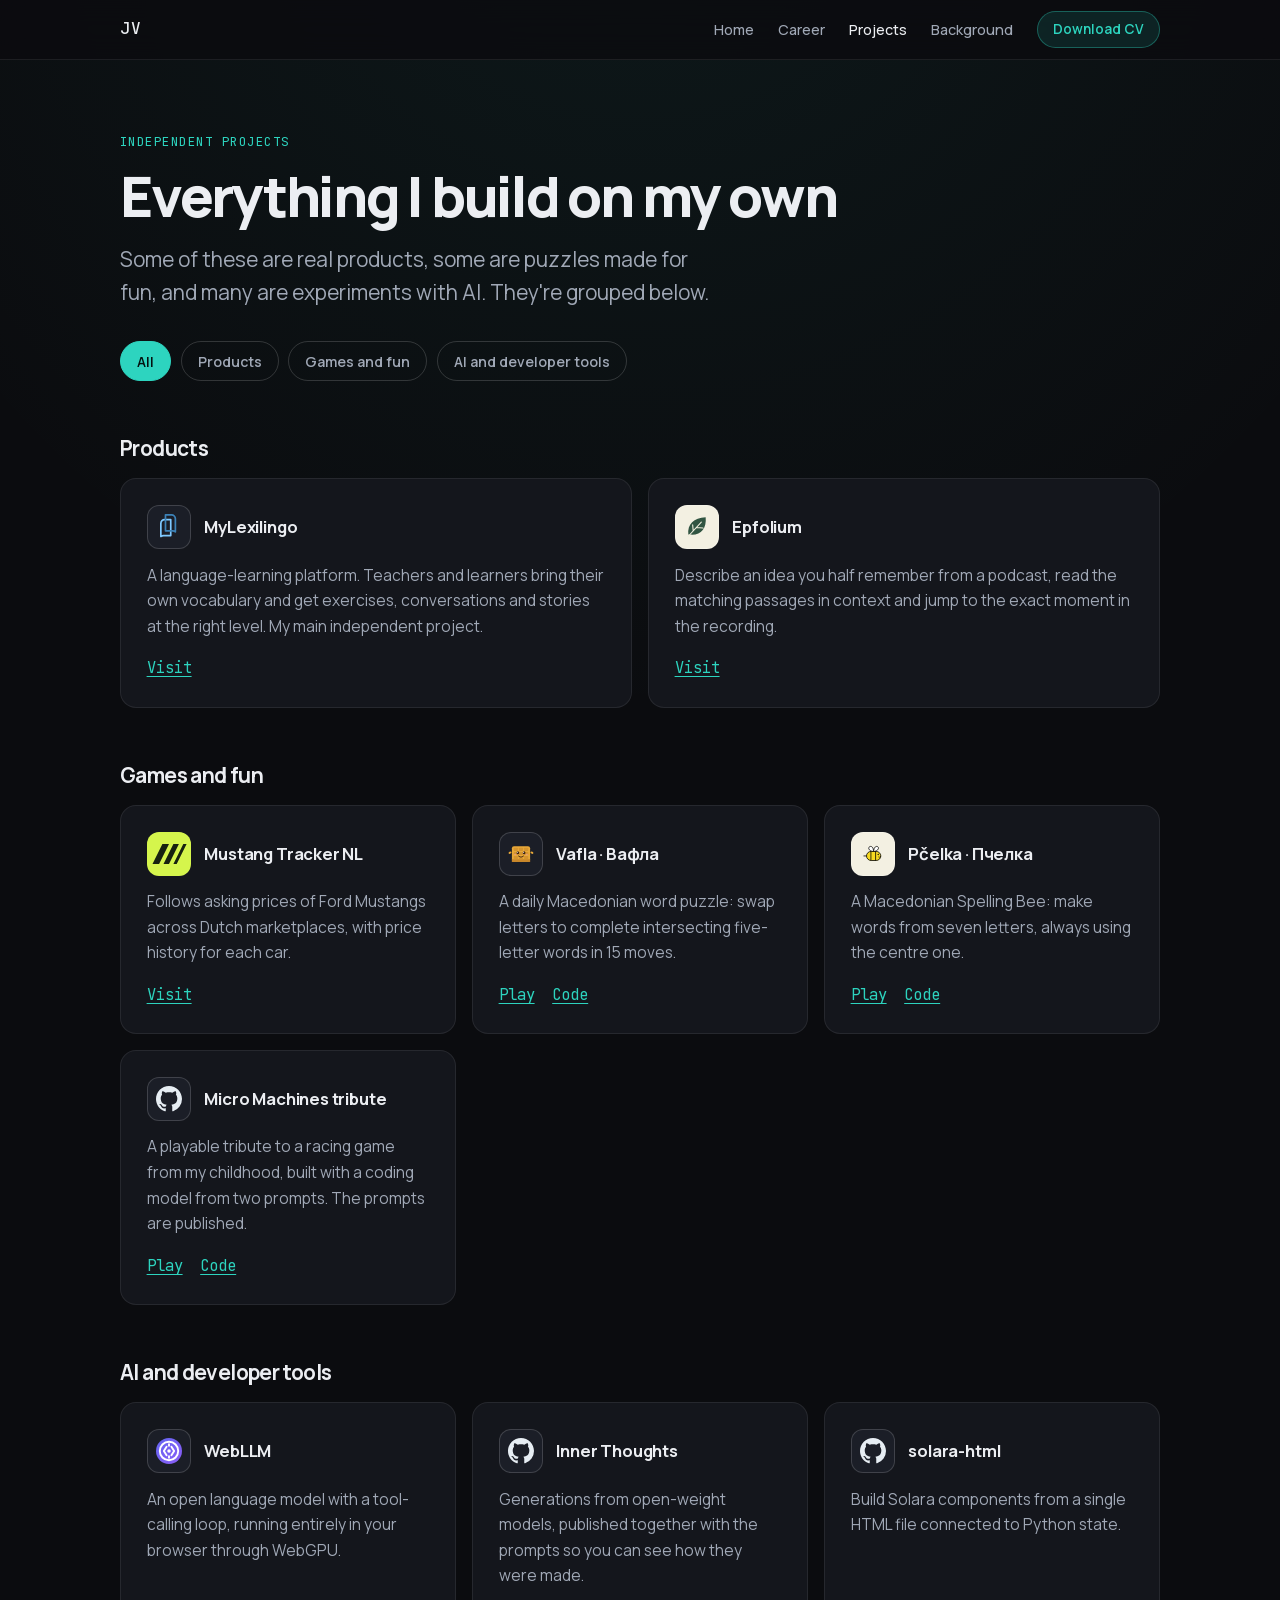
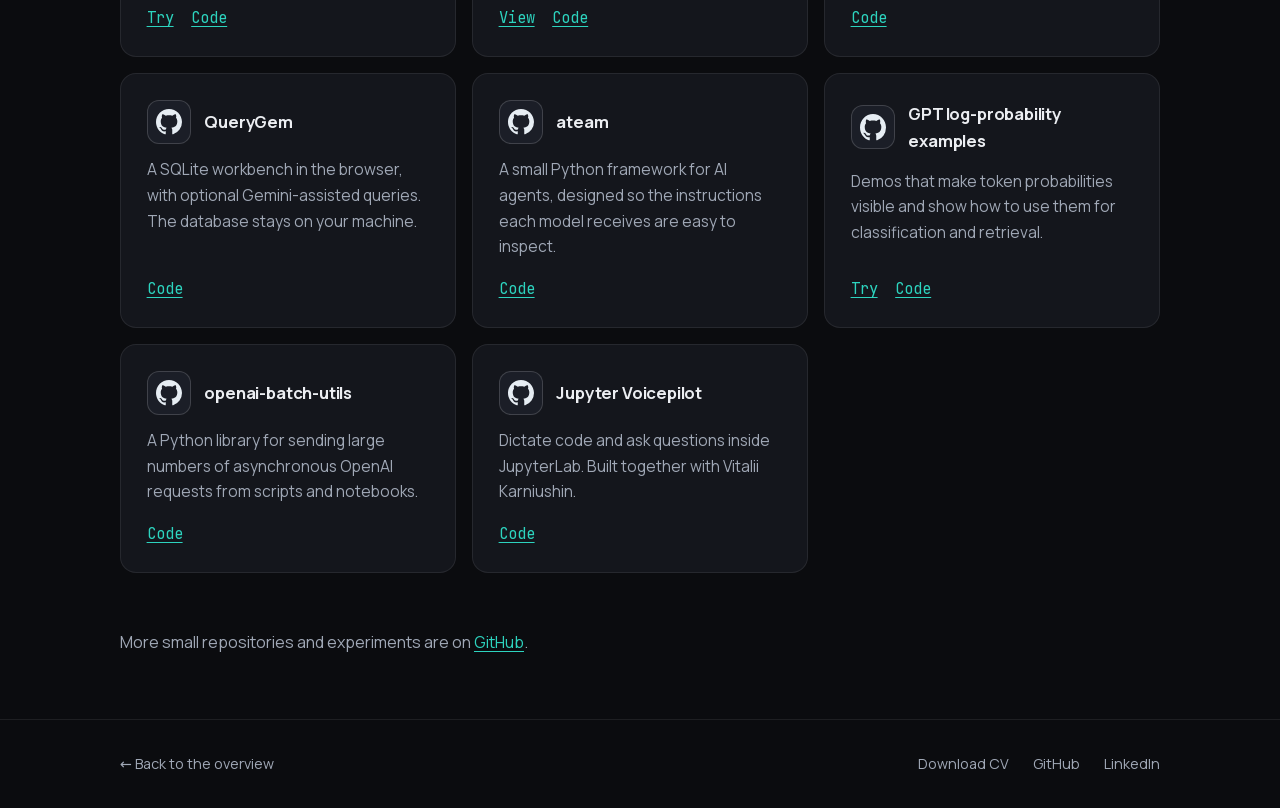
==== commit 86f27c31: "fix: link to index.html sections so anchors can be checked" ====
--- a/projects.html
+++ b/projects.html
@@ -31,9 +31,9 @@
       <button class="nav-toggle" type="button" aria-expanded="false" aria-controls="site-nav">Menu</button>
       <nav class="site-nav" id="site-nav" aria-label="Primary">
         <a href="./">Home</a>
-        <a href="./#work">Career</a>
+        <a href="index.html#work">Career</a>
         <a href="projects.html" aria-current="page">Projects</a>
-        <a href="./#background">Background</a>
+        <a href="index.html#background">Background</a>
         <a class="btn btn-small" href="assets/Jovan-Veljanoski-CV.pdf" download>Download CV</a>
       </nav>
     </div>
